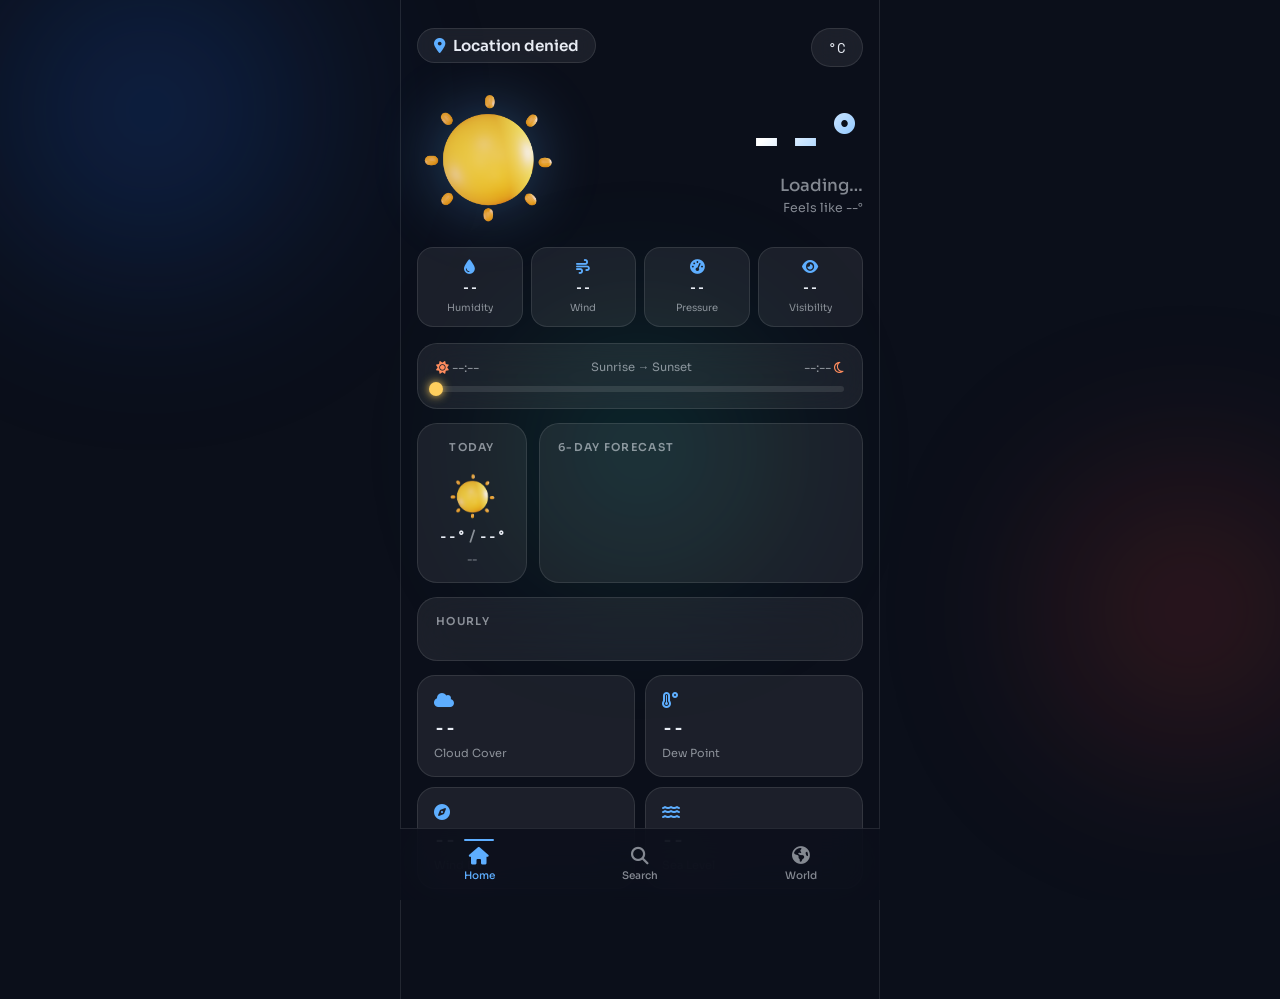
==== Weather/index.html @ 388e6581 "Add files via upload" ====
<!DOCTYPE html>
<html lang="en">
<head>
  <meta charset="UTF-8" />
  <meta name="viewport" content="width=device-width, initial-scale=1.0" />
  <link rel="icon" type="image/png" href="img/icon.png" />
  <link rel="stylesheet" href="https://cdnjs.cloudflare.com/ajax/libs/font-awesome/6.4.0/css/all.min.css" />
  <link href="https://fonts.googleapis.com/css2?family=Sora:wght@300;400;500;600;700&family=Space+Mono:wght@400;700&display=swap" rel="stylesheet" />
  <link rel="stylesheet" href="css/style.css" />
  <title>Nimbus Weather</title>
</head>
<body>
  <div class="bg-orbs">
    <div class="orb orb-1"></div>
    <div class="orb orb-2"></div>
    <div class="orb orb-3"></div>
  </div>

  <div id="app">
    <!-- Header -->
    <header class="app-header">
      <div class="header-left">
        <div class="location-pill">
          <i class="fa-solid fa-location-dot pulse-icon"></i>
          <span id="city-name">Detecting…</span>
        </div>
        <div id="last-updated" class="last-updated"></div>
      </div>
      <div class="header-right">
        <button class="unit-toggle" id="unit-toggle" title="Toggle °C / °F">
          <span id="unit-label">°C</span>
        </button>
      </div>
    </header>

    <!-- Hero -->
    <section class="hero-section">
      <div class="hero-icon-wrap">
        <div class="icon-glow" id="icon-glow"></div>
        <img class="hero-icon float-anim" id="hero-icon" src="img/sun.png" alt="weather" />
      </div>
      <div class="hero-temp-block">
        <div class="hero-temp" id="hero-temp">--°</div>
        <div class="hero-desc" id="hero-desc">Loading…</div>
        <div class="hero-feels" id="hero-feels">Feels like --°</div>
      </div>
    </section>

    <!-- Stat Pills Row -->
    <div class="stat-pills">
      <div class="pill">
        <i class="fa-solid fa-droplet"></i>
        <span id="stat-humidity">--</span>
        <small>Humidity</small>
      </div>
      <div class="pill">
        <i class="fa-solid fa-wind"></i>
        <span id="stat-wind">--</span>
        <small>Wind</small>
      </div>
      <div class="pill">
        <i class="fa-solid fa-gauge-high"></i>
        <span id="stat-pressure">--</span>
        <small>Pressure</small>
      </div>
      <div class="pill">
        <i class="fa-solid fa-eye"></i>
        <span id="stat-visibility">--</span>
        <small>Visibility</small>
      </div>
    </div>

    <!-- Sun Arc Card -->
    <div class="glass-card sun-card">
      <div class="sun-arc-label">
        <div><i class="fa-solid fa-sun"></i> <span id="sunrise-time">--:--</span></div>
        <div class="arc-center-label" id="sun-arc-time">Sunrise → Sunset</div>
        <div><span id="sunset-time">--:--</span> <i class="fa-regular fa-moon"></i></div>
      </div>
      <div class="sun-arc-track">
        <div class="sun-arc-bar" id="sun-arc-bar"></div>
        <div class="sun-dot" id="sun-dot"></div>
      </div>
    </div>

    <!-- Today + Forecast -->
    <div class="cards-row">
      <div class="glass-card today-card">
        <div class="card-title">TODAY</div>
        <img class="forecast-img" id="today-icon" src="img/sun.png" alt="" />
        <div class="today-temps">
          <span id="today-min">--°</span>
          <span class="sep">/</span>
          <span id="today-max">--°</span>
        </div>
        <div class="today-label" id="today-label">--</div>
      </div>

      <div class="glass-card forecast-card">
        <div class="card-title">6-DAY FORECAST</div>
        <div class="forecast-scroll" id="forecast-box"></div>
      </div>
    </div>

    <!-- Hourly -->
    <div class="glass-card hourly-card">
      <div class="card-title">HOURLY</div>
      <div class="hourly-scroll" id="hourly-box"></div>
    </div>

    <!-- Extra details -->
    <div class="details-grid">
      <div class="detail-tile">
        <i class="fa-solid fa-cloud"></i>
        <div class="detail-val" id="detail-cloud">--</div>
        <div class="detail-lbl">Cloud Cover</div>
      </div>
      <div class="detail-tile">
        <i class="fa-solid fa-temperature-high"></i>
        <div class="detail-val" id="detail-dew">--</div>
        <div class="detail-lbl">Dew Point</div>
      </div>
      <div class="detail-tile">
        <i class="fa-solid fa-compass"></i>
        <div class="detail-val" id="detail-winddir">--</div>
        <div class="detail-lbl">Wind Dir</div>
      </div>
      <div class="detail-tile">
        <i class="fa-solid fa-water"></i>
        <div class="detail-val" id="detail-sea">--</div>
        <div class="detail-lbl">Sea Level</div>
      </div>
    </div>

    <!-- Bottom nav -->
    <nav class="bottom-nav">
      <a href="index.html" class="nav-item active">
        <i class="fa-solid fa-house"></i>
        <span>Home</span>
      </a>
      <a href="search.html" class="nav-item">
        <i class="fa-solid fa-magnifying-glass"></i>
        <span>Search</span>
      </a>
      <a href="world.html" class="nav-item">
        <i class="fa-solid fa-earth-americas"></i>
        <span>World</span>
      </a>
    </nav>
  </div>

  <!-- Loading overlay -->
  <div id="loading-overlay" class="loading-overlay">
    <div class="loader-ring"></div>
    <p>Fetching your sky…</p>
  </div>

  <script src="js/main.js"></script>
</body>
</html>
---- Weather/css/style.css ----
@import url("https://fonts.googleapis.com/css2?family=Sora:wght@300;400;500;600;700&family=Space+Mono:wght@400;700&display=swap");

*, *::before, *::after {
  margin: 0; padding: 0; box-sizing: border-box;
  list-style: none; text-decoration: none;
}

:root {
  --bg:         #0b0f1a;
  --surface:    rgba(255,255,255,0.07);
  --surface-hover: rgba(255,255,255,0.12);
  --border:     rgba(255,255,255,0.1);
  --text:       #e8ecf4;
  --text-muted: rgba(232,236,244,0.55);
  --accent:     #5eaeff;
  --accent2:    #ff8c5e;
  --nav-h:      72px;
  --radius:     20px;
  --font:       'Sora', sans-serif;
  --mono:       'Space Mono', monospace;
}

html { font-size: 16px; }

body {
  font-family: var(--font);
  background: var(--bg);
  color: var(--text);
  min-height: 100vh;
  overflow-x: hidden;
}

/* ─── Animated background orbs ─────────────────── */
.bg-orbs {
  position: fixed; inset: 0; z-index: 0;
  pointer-events: none; overflow: hidden;
}
.orb {
  position: absolute; border-radius: 50%;
  filter: blur(90px); opacity: 0.35;
}
.orb-1 {
  width: 460px; height: 460px;
  background: radial-gradient(circle, #1a5fd4, transparent 70%);
  top: -120px; left: -80px;
  animation: orbFloat1 14s ease-in-out infinite;
}
.orb-2 {
  width: 380px; height: 380px;
  background: radial-gradient(circle, #c0392b, transparent 70%);
  bottom: 100px; right: -100px;
  animation: orbFloat2 18s ease-in-out infinite;
}
.orb-3 {
  width: 300px; height: 300px;
  background: radial-gradient(circle, #1abc9c, transparent 70%);
  top: 50%; left: 50%;
  transform: translate(-50%,-50%);
  animation: orbFloat3 22s ease-in-out infinite;
}
@keyframes orbFloat1 {
  0%,100% { transform: translate(0,0); }
  33%      { transform: translate(60px,40px); }
  66%      { transform: translate(-30px,70px); }
}
@keyframes orbFloat2 {
  0%,100% { transform: translate(0,0); }
  50%     { transform: translate(-80px,-60px); }
}
@keyframes orbFloat3 {
  0%,100% { transform: translate(-50%,-50%); }
  25%     { transform: translate(-40%,-60%); }
  75%     { transform: translate(-60%,-40%); }
}

/* ─── App Shell ─────────────────────────────────── */
#app {
  position: relative; z-index: 1;
  max-width: 480px;
  margin: 0 auto;
  padding: 0 16px calc(var(--nav-h) + 24px);
  min-height: 100vh;
}

/* ─── Loading Overlay ───────────────────────────── */
.loading-overlay {
  position: fixed; inset: 0; z-index: 999;
  background: rgba(11,15,26,0.92);
  display: flex; flex-direction: column;
  justify-content: center; align-items: center;
  gap: 18px; transition: opacity 0.6s ease;
}
.loading-overlay.hidden { opacity: 0; pointer-events: none; }
.loader-ring {
  width: 52px; height: 52px;
  border: 3px solid rgba(255,255,255,0.1);
  border-top-color: var(--accent);
  border-radius: 50%;
  animation: spin 0.9s linear infinite;
}
@keyframes spin { to { transform: rotate(360deg); } }
.loading-overlay p { color: var(--text-muted); font-size: 0.85rem; letter-spacing: 0.05em; }

/* ─── Header ────────────────────────────────────── */
.app-header {
  display: flex; justify-content: space-between; align-items: flex-start;
  padding: 28px 0 12px;
}
.header-left { display: flex; flex-direction: column; gap: 4px; }
.location-pill {
  display: inline-flex; align-items: center; gap: 8px;
  background: var(--surface); border: 1px solid var(--border);
  border-radius: 50px; padding: 7px 16px;
  font-weight: 600; font-size: 0.95rem;
  backdrop-filter: blur(12px);
  transition: background 0.3s;
}
.location-pill:hover { background: var(--surface-hover); }
.pulse-icon {
  color: var(--accent);
  animation: iconPulse 2.4s ease-in-out infinite;
}
@keyframes iconPulse {
  0%,100% { transform: scale(1); opacity:1; }
  50%      { transform: scale(1.25); opacity:0.7; }
}
.last-updated { font-size: 0.72rem; color: var(--text-muted); padding-left: 6px; }

.unit-toggle {
  background: var(--surface); border: 1px solid var(--border);
  color: var(--text); border-radius: 50px; padding: 8px 16px;
  font-family: var(--mono); font-size: 0.9rem; cursor: pointer;
  transition: all 0.25s; backdrop-filter: blur(12px);
}
.unit-toggle:hover { background: var(--surface-hover); color: var(--accent); }

/* ─── Hero ──────────────────────────────────────── */
.hero-section {
  display: flex; align-items: center; justify-content: space-between;
  padding: 10px 0 18px;
  animation: fadeInUp 0.7s ease both;
  animation-delay: 0.1s;
}
@keyframes fadeInUp {
  from { opacity: 0; transform: translateY(22px); }
  to   { opacity: 1; transform: translateY(0); }
}

.hero-icon-wrap { position: relative; width: 140px; height: 140px; flex-shrink: 0; }
.icon-glow {
  position: absolute; inset: 0; border-radius: 50%;
  filter: blur(30px); opacity: 0.5;
  background: radial-gradient(circle, var(--accent) 0%, transparent 70%);
  transition: background 0.8s ease;
}
.hero-icon {
  width: 140px; height: 140px; object-fit: contain;
  position: relative; z-index: 1;
}
.float-anim { animation: floatY 4s ease-in-out infinite; }
@keyframes floatY {
  0%,100% { transform: translateY(0); }
  50%      { transform: translateY(-10px); }
}

.hero-temp-block { text-align: right; }
.hero-temp {
  font-family: var(--mono); font-size: 4.2rem; font-weight: 700;
  line-height: 1; letter-spacing: -2px;
  background: linear-gradient(135deg, #fff 30%, var(--accent));
  -webkit-background-clip: text; -webkit-text-fill-color: transparent;
  background-clip: text;
}
.hero-desc {
  font-size: 1.05rem; font-weight: 500;
  color: var(--text-muted); margin-top: 6px; text-transform: capitalize;
}
.hero-feels { font-size: 0.78rem; color: var(--text-muted); margin-top: 4px; }

/* ─── Stat Pills ────────────────────────────────── */
.stat-pills {
  display: grid; grid-template-columns: repeat(4, 1fr);
  gap: 8px; margin-bottom: 16px;
  animation: fadeInUp 0.7s ease both; animation-delay: 0.2s;
}
.pill {
  background: var(--surface); border: 1px solid var(--border);
  border-radius: 16px; padding: 12px 8px;
  display: flex; flex-direction: column; align-items: center; gap: 4px;
  backdrop-filter: blur(14px); transition: all 0.25s;
}
.pill:hover { background: var(--surface-hover); transform: translateY(-3px); }
.pill i { font-size: 0.9rem; color: var(--accent); }
.pill span { font-family: var(--mono); font-size: 0.8rem; font-weight: 700; }
.pill small { font-size: 0.62rem; color: var(--text-muted); text-align: center; }

/* ─── Glass Card base ───────────────────────────── */
.glass-card {
  background: var(--surface); border: 1px solid var(--border);
  border-radius: var(--radius); padding: 16px 18px;
  backdrop-filter: blur(20px); margin-bottom: 14px;
  animation: fadeInUp 0.7s ease both;
}
.card-title {
  font-size: 0.68rem; font-weight: 600; letter-spacing: 0.12em;
  color: var(--text-muted); margin-bottom: 12px; text-transform: uppercase;
}

/* ─── Sun Card ──────────────────────────────────── */
.sun-card { animation-delay: 0.3s; }
.sun-arc-label {
  display: flex; justify-content: space-between;
  font-size: 0.8rem; color: var(--text-muted); margin-bottom: 10px;
}
.sun-arc-label .arc-center-label { font-size: 0.72rem; color: var(--text-muted); }
.sun-arc-label i { color: var(--accent2); }
.sun-arc-track {
  position: relative; height: 6px; background: rgba(255,255,255,0.1);
  border-radius: 99px; overflow: visible;
}
.sun-arc-bar {
  height: 100%; border-radius: 99px; width: 0%;
  background: linear-gradient(90deg, var(--accent2), #ffcf5e);
  transition: width 1.2s cubic-bezier(0.4,0,0.2,1);
}
.sun-dot {
  position: absolute; top: 50%; transform: translate(-50%,-50%);
  width: 14px; height: 14px; border-radius: 50%;
  background: #ffcf5e; box-shadow: 0 0 10px #ffcf5e;
  left: 0%; transition: left 1.2s cubic-bezier(0.4,0,0.2,1);
}

/* ─── Cards Row (Today + Forecast) ─────────────── */
.cards-row {
  display: grid; grid-template-columns: 110px 1fr;
  gap: 12px; margin-bottom: 14px;
  animation: fadeInUp 0.7s ease both; animation-delay: 0.4s;
}
.today-card {
  display: flex; flex-direction: column; align-items: center;
  gap: 6px; text-align: center; margin-bottom: 0;
}
.forecast-img { width: 48px; height: 48px; object-fit: contain; }
.today-temps {
  font-family: var(--mono); font-size: 0.85rem; font-weight: 700;
  display: flex; gap: 2px;
}
.today-temps .sep { color: var(--text-muted); }
.today-label { font-size: 0.68rem; color: var(--text-muted); text-transform: capitalize; }

.forecast-card { margin-bottom: 0; }
.forecast-scroll {
  display: flex; gap: 8px; overflow-x: auto; padding-bottom: 4px;
  scrollbar-width: none;
}
.forecast-scroll::-webkit-scrollbar { display: none; }
.fc-item {
  flex-shrink: 0;
  background: rgba(255,255,255,0.05); border: 1px solid var(--border);
  border-radius: 14px; padding: 10px 8px;
  display: flex; flex-direction: column; align-items: center; gap: 4px;
  min-width: 64px; transition: all 0.25s; cursor: default;
}
.fc-item:hover { background: var(--surface-hover); transform: translateY(-3px); }
.fc-item .fc-day { font-size: 0.68rem; font-weight: 600; color: var(--text-muted); }
.fc-item img { width: 28px; height: 28px; object-fit: contain; }
.fc-item .fc-temp { font-family: var(--mono); font-size: 0.75rem; }
.fc-item .fc-desc { font-size: 0.6rem; color: var(--text-muted); text-align: center; text-transform: capitalize; }

/* ─── Hourly Card ───────────────────────────────── */
.hourly-card { animation-delay: 0.5s; }
.hourly-scroll {
  display: flex; gap: 10px; overflow-x: auto; padding-bottom: 4px;
  scrollbar-width: none;
}
.hourly-scroll::-webkit-scrollbar { display: none; }
.hr-item {
  flex-shrink: 0;
  display: flex; flex-direction: column; align-items: center; gap: 5px;
  background: rgba(255,255,255,0.05); border: 1px solid var(--border);
  border-radius: 14px; padding: 10px 10px;
  min-width: 56px; transition: all 0.25s;
}
.hr-item:hover { background: var(--surface-hover); transform: translateY(-3px); }
.hr-item .hr-time { font-size: 0.63rem; color: var(--text-muted); }
.hr-item img { width: 26px; height: 26px; object-fit: contain; }
.hr-item .hr-temp { font-family: var(--mono); font-size: 0.75rem; font-weight: 700; }
.hr-item .hr-pop { font-size: 0.58rem; color: #5eaeff; }

/* ─── Details Grid ──────────────────────────────── */
.details-grid {
  display: grid; grid-template-columns: 1fr 1fr;
  gap: 10px; margin-bottom: 14px;
  animation: fadeInUp 0.7s ease both; animation-delay: 0.6s;
}
.detail-tile {
  background: var(--surface); border: 1px solid var(--border);
  border-radius: 18px; padding: 16px;
  display: flex; flex-direction: column; gap: 6px;
  backdrop-filter: blur(14px); transition: all 0.25s;
}
.detail-tile:hover { background: var(--surface-hover); transform: translateY(-2px); }
.detail-tile i { font-size: 1rem; color: var(--accent); }
.detail-val { font-family: var(--mono); font-size: 1.1rem; font-weight: 700; }
.detail-lbl { font-size: 0.7rem; color: var(--text-muted); }

/* ─── Bottom Nav ────────────────────────────────── */
.bottom-nav {
  position: fixed; bottom: 0; left: 50%; transform: translateX(-50%);
  width: 100%; max-width: 480px;
  display: flex; justify-content: space-around; align-items: center;
  height: var(--nav-h);
  background: rgba(11,15,26,0.85);
  border-top: 1px solid var(--border);
  backdrop-filter: blur(24px);
  z-index: 100;
}
.nav-item {
  display: flex; flex-direction: column; align-items: center;
  gap: 4px; color: var(--text-muted); font-size: 0.65rem;
  font-weight: 500; padding: 8px 24px; border-radius: 14px;
  transition: all 0.25s; position: relative;
}
.nav-item i { font-size: 1.1rem; transition: all 0.25s; }
.nav-item.active { color: var(--accent); }
.nav-item.active::before {
  content: ''; position: absolute; top: 0; left: 50%;
  transform: translateX(-50%);
  width: 30px; height: 2px; border-radius: 99px;
  background: var(--accent);
}
.nav-item:hover { color: var(--text); }

/* ─── Responsive ────────────────────────────────── */
@media (min-width: 520px) {
  #app { border-left: 1px solid var(--border); border-right: 1px solid var(--border); }
}
@media (max-width: 360px) {
  .stat-pills { grid-template-columns: repeat(2, 1fr); }
  .hero-temp { font-size: 3.4rem; }
}
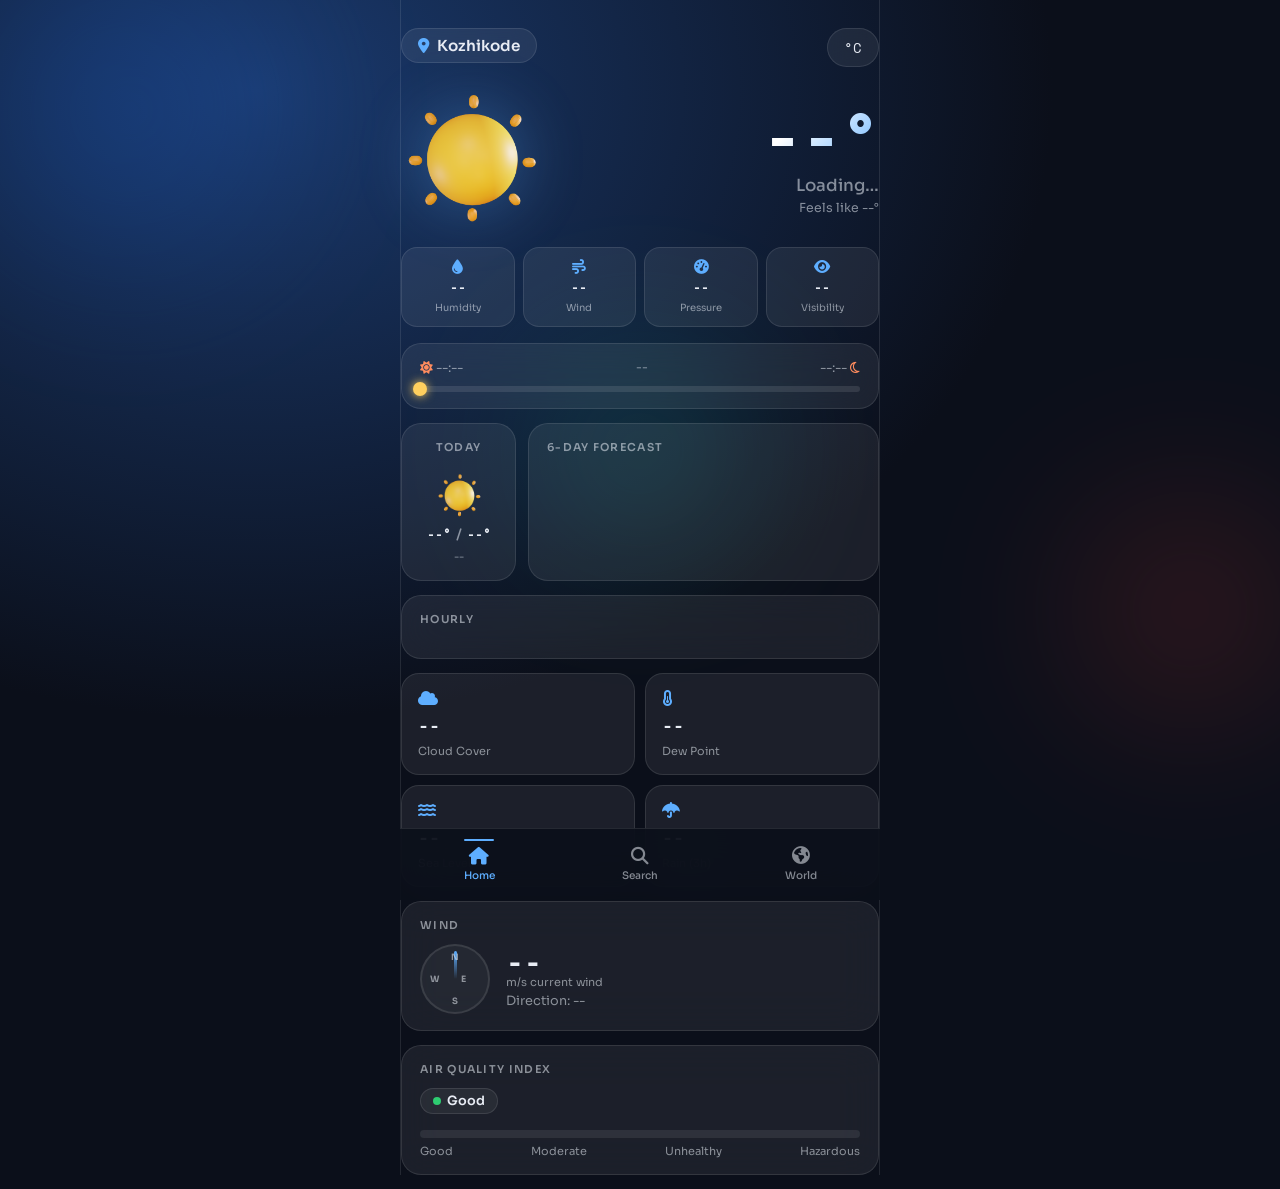
==== commit 89cb11f4: "Refactor Weather index.html for better structure Reorganized HTML structure and added skeleton scree" ====
--- a/Weather/index.html
+++ b/Weather/index.html
@@ -1,160 +1,198 @@
 <!DOCTYPE html>
 <html lang="en">
 <head>
-  <meta charset="UTF-8" />
-  <meta name="viewport" content="width=device-width, initial-scale=1.0" />
-  <link rel="icon" type="image/png" href="img/icon.png" />
-  <link rel="stylesheet" href="https://cdnjs.cloudflare.com/ajax/libs/font-awesome/6.4.0/css/all.min.css" />
-  <link href="https://fonts.googleapis.com/css2?family=Sora:wght@300;400;500;600;700&family=Space+Mono:wght@400;700&display=swap" rel="stylesheet" />
-  <link rel="stylesheet" href="css/style.css" />
+  <meta charset="UTF-8"/>
+  <meta name="viewport" content="width=device-width,initial-scale=1.0"/>
+  <link rel="icon" type="image/png" href="img/icon.png"/>
+  <link rel="stylesheet" href="https://cdnjs.cloudflare.com/ajax/libs/font-awesome/6.4.0/css/all.min.css"/>
+  <link href="https://fonts.googleapis.com/css2?family=Sora:wght@300;400;500;600;700&family=Space+Mono:wght@400;700&display=swap" rel="stylesheet"/>
+  <link rel="stylesheet" href="css/style.css"/>
   <title>Nimbus Weather</title>
 </head>
 <body>
+
+<!-- ═══ WEATHER BACKGROUND ═══ -->
+<div id="weather-bg">
   <div class="bg-orbs">
     <div class="orb orb-1"></div>
     <div class="orb orb-2"></div>
     <div class="orb orb-3"></div>
   </div>
+  <div class="rain-wrap" id="rain-wrap"></div>
+  <div class="snow-wrap" id="snow-wrap"></div>
+  <div class="cloud-drift" id="cloud-drift"></div>
+  <div class="sun-rays" id="sun-rays"></div>
+  <div class="lightning-flash"></div>
+</div>
 
-  <div id="app">
-    <!-- Header -->
-    <header class="app-header">
-      <div class="header-left">
-        <div class="location-pill">
-          <i class="fa-solid fa-location-dot pulse-icon"></i>
-          <span id="city-name">Detecting…</span>
-        </div>
-        <div id="last-updated" class="last-updated"></div>
-      </div>
-      <div class="header-right">
-        <button class="unit-toggle" id="unit-toggle" title="Toggle °C / °F">
-          <span id="unit-label">°C</span>
-        </button>
-      </div>
-    </header>
-
-    <!-- Hero -->
-    <section class="hero-section">
-      <div class="hero-icon-wrap">
-        <div class="icon-glow" id="icon-glow"></div>
-        <img class="hero-icon float-anim" id="hero-icon" src="img/sun.png" alt="weather" />
-      </div>
-      <div class="hero-temp-block">
-        <div class="hero-temp" id="hero-temp">--°</div>
-        <div class="hero-desc" id="hero-desc">Loading…</div>
-        <div class="hero-feels" id="hero-feels">Feels like --°</div>
-      </div>
-    </section>
-
-    <!-- Stat Pills Row -->
-    <div class="stat-pills">
-      <div class="pill">
-        <i class="fa-solid fa-droplet"></i>
-        <span id="stat-humidity">--</span>
-        <small>Humidity</small>
-      </div>
-      <div class="pill">
-        <i class="fa-solid fa-wind"></i>
-        <span id="stat-wind">--</span>
-        <small>Wind</small>
-      </div>
-      <div class="pill">
-        <i class="fa-solid fa-gauge-high"></i>
-        <span id="stat-pressure">--</span>
-        <small>Pressure</small>
-      </div>
-      <div class="pill">
-        <i class="fa-solid fa-eye"></i>
-        <span id="stat-visibility">--</span>
-        <small>Visibility</small>
+<!-- ═══ SKELETON ═══ -->
+<div id="skeleton-screen">
+  <div class="sk-header">
+    <div class="sk sk-pill"></div>
+    <div class="sk sk-btn"></div>
+  </div>
+  <div class="sk-hero">
+    <div class="sk sk-icon"></div>
+    <div class="sk-temp-block">
+      <div class="sk sk-temp"></div>
+      <div class="sk sk-desc"></div>
+      <div class="sk sk-feels"></div>
+    </div>
+  </div>
+  <div class="sk-pills">
+    <div class="sk sk-pill-item"></div>
+    <div class="sk sk-pill-item"></div>
+    <div class="sk sk-pill-item"></div>
+    <div class="sk sk-pill-item"></div>
+  </div>
+  <div class="sk sk-card" style="height:72px;"></div>
+  <div class="sk-cards-row">
+    <div class="sk sk-today"></div>
+    <div class="sk sk-forecast">
+      <div class="sk sk-card-title"></div>
+      <div class="sk-fc-row">
+        <div class="sk sk-fc-item"></div>
+        <div class="sk sk-fc-item"></div>
+        <div class="sk sk-fc-item"></div>
+        <div class="sk sk-fc-item"></div>
       </div>
     </div>
+  </div>
+  <div class="sk sk-hourly">
+    <div class="sk sk-card-title"></div>
+    <div class="sk-hr-row">
+      <div class="sk sk-hr-item"></div><div class="sk sk-hr-item"></div>
+      <div class="sk sk-hr-item"></div><div class="sk sk-hr-item"></div>
+      <div class="sk sk-hr-item"></div>
+    </div>
+  </div>
+  <div class="sk-details">
+    <div class="sk sk-detail-item"></div><div class="sk sk-detail-item"></div>
+    <div class="sk sk-detail-item"></div><div class="sk sk-detail-item"></div>
+  </div>
+  <div class="sk sk-extra">
+    <div class="sk sk-card-title"></div>
+    <div class="sk-extra-row">
+      <div class="sk sk-extra-item"></div>
+      <div class="sk sk-extra-item"></div>
+      <div class="sk sk-extra-item"></div>
+    </div>
+  </div>
+</div>
 
-    <!-- Sun Arc Card -->
-    <div class="glass-card sun-card">
-      <div class="sun-arc-label">
-        <div><i class="fa-solid fa-sun"></i> <span id="sunrise-time">--:--</span></div>
-        <div class="arc-center-label" id="sun-arc-time">Sunrise → Sunset</div>
-        <div><span id="sunset-time">--:--</span> <i class="fa-regular fa-moon"></i></div>
+<!-- ═══ APP ═══ -->
+<div id="app">
+
+  <header class="app-header">
+    <div class="header-left">
+      <div class="location-pill">
+        <i class="fa-solid fa-location-dot pulse-icon"></i>
+        <span id="city-name">Detecting…</span>
       </div>
-      <div class="sun-arc-track">
-        <div class="sun-arc-bar" id="sun-arc-bar"></div>
-        <div class="sun-dot" id="sun-dot"></div>
+      <div id="last-updated" class="last-updated"></div>
+    </div>
+    <button class="unit-toggle" id="unit-toggle"><span id="unit-label">°C</span></button>
+  </header>
+
+  <section class="hero-section">
+    <div class="hero-icon-wrap">
+      <div class="icon-glow" id="icon-glow"></div>
+      <img class="hero-icon float-anim" id="hero-icon" src="img/sun.png" alt="weather"/>
+    </div>
+    <div class="hero-temp-block">
+      <div class="hero-temp" id="hero-temp">--°</div>
+      <div class="hero-desc" id="hero-desc">Loading…</div>
+      <div class="hero-feels" id="hero-feels">Feels like --°</div>
+    </div>
+  </section>
+
+  <div class="stat-pills">
+    <div class="pill"><i class="fa-solid fa-droplet"></i><span id="stat-humidity">--</span><small>Humidity</small></div>
+    <div class="pill"><i class="fa-solid fa-wind"></i><span id="stat-wind">--</span><small>Wind</small></div>
+    <div class="pill"><i class="fa-solid fa-gauge-high"></i><span id="stat-pressure">--</span><small>Pressure</small></div>
+    <div class="pill"><i class="fa-solid fa-eye"></i><span id="stat-visibility">--</span><small>Visibility</small></div>
+  </div>
+
+  <!-- Sun Arc -->
+  <div class="glass-card sun-card">
+    <div class="sun-arc-label">
+      <div><i class="fa-solid fa-sun"></i> <span id="sunrise-time">--:--</span></div>
+      <div class="arc-center-label" id="sun-arc-time">--</div>
+      <div><span id="sunset-time">--:--</span> <i class="fa-regular fa-moon"></i></div>
+    </div>
+    <div class="sun-arc-track">
+      <div class="sun-arc-bar" id="sun-arc-bar"></div>
+      <div class="sun-dot" id="sun-dot"></div>
+    </div>
+  </div>
+
+  <!-- Today + 6-day -->
+  <div class="cards-row">
+    <div class="glass-card today-card">
+      <div class="card-title">TODAY</div>
+      <img class="forecast-img" id="today-icon" src="img/sun.png" alt=""/>
+      <div class="today-temps">
+        <span id="today-min">--°</span><span class="sep">/</span><span id="today-max">--°</span>
+      </div>
+      <div class="today-label" id="today-label">--</div>
+    </div>
+    <div class="glass-card forecast-card">
+      <div class="card-title">6-DAY FORECAST</div>
+      <div class="forecast-scroll" id="forecast-box"></div>
+    </div>
+  </div>
+
+  <!-- Hourly -->
+  <div class="glass-card hourly-card">
+    <div class="card-title">HOURLY</div>
+    <div class="hourly-scroll" id="hourly-box"></div>
+  </div>
+
+  <!-- Details Grid -->
+  <div class="details-grid">
+    <div class="detail-tile"><i class="fa-solid fa-cloud"></i><div class="detail-val" id="detail-cloud">--</div><div class="detail-lbl">Cloud Cover</div></div>
+    <div class="detail-tile"><i class="fa-solid fa-temperature-half"></i><div class="detail-val" id="detail-dew">--</div><div class="detail-lbl">Dew Point</div></div>
+    <div class="detail-tile"><i class="fa-solid fa-water"></i><div class="detail-val" id="detail-sea">--</div><div class="detail-lbl">Sea Level</div></div>
+    <div class="detail-tile"><i class="fa-solid fa-umbrella"></i><div class="detail-val" id="detail-rain">--</div><div class="detail-lbl">Rain (3h)</div></div>
+  </div>
+
+  <!-- Wind Compass Card -->
+  <div class="glass-card wind-card">
+    <div class="card-title">WIND</div>
+    <div class="wind-compass-row">
+      <div class="compass">
+        <div class="compass-needle" id="compass-needle"></div>
+        <div class="compass-dirs">
+          <span class="dir-n">N</span><span class="dir-s">S</span>
+          <span class="dir-e">E</span><span class="dir-w">W</span>
+        </div>
+      </div>
+      <div class="wind-info">
+        <div class="wind-speed-big" id="wind-speed-big">--</div>
+        <div class="wind-unit-small">m/s current wind</div>
+        <div class="wind-dir-text" id="wind-dir-text">Direction: --</div>
+        <div class="wind-gust" id="wind-gust"></div>
       </div>
     </div>
-
-    <!-- Today + Forecast -->
-    <div class="cards-row">
-      <div class="glass-card today-card">
-        <div class="card-title">TODAY</div>
-        <img class="forecast-img" id="today-icon" src="img/sun.png" alt="" />
-        <div class="today-temps">
-          <span id="today-min">--°</span>
-          <span class="sep">/</span>
-          <span id="today-max">--°</span>
-        </div>
-        <div class="today-label" id="today-label">--</div>
-      </div>
-
-      <div class="glass-card forecast-card">
-        <div class="card-title">6-DAY FORECAST</div>
-        <div class="forecast-scroll" id="forecast-box"></div>
-      </div>
-    </div>
-
-    <!-- Hourly -->
-    <div class="glass-card hourly-card">
-      <div class="card-title">HOURLY</div>
-      <div class="hourly-scroll" id="hourly-box"></div>
-    </div>
-
-    <!-- Extra details -->
-    <div class="details-grid">
-      <div class="detail-tile">
-        <i class="fa-solid fa-cloud"></i>
-        <div class="detail-val" id="detail-cloud">--</div>
-        <div class="detail-lbl">Cloud Cover</div>
-      </div>
-      <div class="detail-tile">
-        <i class="fa-solid fa-temperature-high"></i>
-        <div class="detail-val" id="detail-dew">--</div>
-        <div class="detail-lbl">Dew Point</div>
-      </div>
-      <div class="detail-tile">
-        <i class="fa-solid fa-compass"></i>
-        <div class="detail-val" id="detail-winddir">--</div>
-        <div class="detail-lbl">Wind Dir</div>
-      </div>
-      <div class="detail-tile">
-        <i class="fa-solid fa-water"></i>
-        <div class="detail-val" id="detail-sea">--</div>
-        <div class="detail-lbl">Sea Level</div>
-      </div>
-    </div>
-
-    <!-- Bottom nav -->
-    <nav class="bottom-nav">
-      <a href="index.html" class="nav-item active">
-        <i class="fa-solid fa-house"></i>
-        <span>Home</span>
-      </a>
-      <a href="search.html" class="nav-item">
-        <i class="fa-solid fa-magnifying-glass"></i>
-        <span>Search</span>
-      </a>
-      <a href="world.html" class="nav-item">
-        <i class="fa-solid fa-earth-americas"></i>
-        <span>World</span>
-      </a>
-    </nav>
   </div>
 
-  <!-- Loading overlay -->
-  <div id="loading-overlay" class="loading-overlay">
-    <div class="loader-ring"></div>
-    <p>Fetching your sky…</p>
+  <!-- Air Quality placeholder card -->
+  <div class="glass-card aqi-card">
+    <div class="card-title">AIR QUALITY INDEX</div>
+    <div class="aqi-badge"><div class="aqi-dot" id="aqi-dot" style="background:#2ecc71"></div><span id="aqi-label">Good</span></div>
+    <div class="aqi-bar-wrap"><div class="aqi-bar" id="aqi-bar" style="background:#2ecc71;width:0%"></div></div>
+    <div class="aqi-label-row"><span>Good</span><span>Moderate</span><span>Unhealthy</span><span>Hazardous</span></div>
   </div>
 
-  <script src="js/main.js"></script>
+</div><!-- #app -->
+
+<!-- Skeleton Nav -->
+<nav class="bottom-nav">
+  <a href="index.html" class="nav-item active"><i class="fa-solid fa-house"></i><span>Home</span></a>
+  <a href="search.html" class="nav-item"><i class="fa-solid fa-magnifying-glass"></i><span>Search</span></a>
+  <a href="world.html" class="nav-item"><i class="fa-solid fa-earth-americas"></i><span>World</span></a>
+</nav>
+
+<script src="js/main.js"></script>
 </body>
 </html>
--- a/Weather/css/style.css
+++ b/Weather/css/style.css
@@ -1,341 +1,353 @@
 @import url("https://fonts.googleapis.com/css2?family=Sora:wght@300;400;500;600;700&family=Space+Mono:wght@400;700&display=swap");
 
-*, *::before, *::after {
-  margin: 0; padding: 0; box-sizing: border-box;
-  list-style: none; text-decoration: none;
-}
-
-:root {
-  --bg:         #0b0f1a;
-  --surface:    rgba(255,255,255,0.07);
-  --surface-hover: rgba(255,255,255,0.12);
-  --border:     rgba(255,255,255,0.1);
-  --text:       #e8ecf4;
-  --text-muted: rgba(232,236,244,0.55);
-  --accent:     #5eaeff;
-  --accent2:    #ff8c5e;
-  --nav-h:      72px;
-  --radius:     20px;
-  --font:       'Sora', sans-serif;
-  --mono:       'Space Mono', monospace;
-}
-
-html { font-size: 16px; }
-
-body {
-  font-family: var(--font);
-  background: var(--bg);
-  color: var(--text);
-  min-height: 100vh;
-  overflow-x: hidden;
-}
-
-/* ─── Animated background orbs ─────────────────── */
-.bg-orbs {
-  position: fixed; inset: 0; z-index: 0;
-  pointer-events: none; overflow: hidden;
-}
-.orb {
-  position: absolute; border-radius: 50%;
-  filter: blur(90px); opacity: 0.35;
-}
-.orb-1 {
-  width: 460px; height: 460px;
-  background: radial-gradient(circle, #1a5fd4, transparent 70%);
-  top: -120px; left: -80px;
-  animation: orbFloat1 14s ease-in-out infinite;
-}
-.orb-2 {
-  width: 380px; height: 380px;
-  background: radial-gradient(circle, #c0392b, transparent 70%);
-  bottom: 100px; right: -100px;
-  animation: orbFloat2 18s ease-in-out infinite;
-}
-.orb-3 {
-  width: 300px; height: 300px;
-  background: radial-gradient(circle, #1abc9c, transparent 70%);
-  top: 50%; left: 50%;
-  transform: translate(-50%,-50%);
-  animation: orbFloat3 22s ease-in-out infinite;
-}
-@keyframes orbFloat1 {
-  0%,100% { transform: translate(0,0); }
-  33%      { transform: translate(60px,40px); }
-  66%      { transform: translate(-30px,70px); }
-}
-@keyframes orbFloat2 {
-  0%,100% { transform: translate(0,0); }
-  50%     { transform: translate(-80px,-60px); }
-}
-@keyframes orbFloat3 {
-  0%,100% { transform: translate(-50%,-50%); }
-  25%     { transform: translate(-40%,-60%); }
-  75%     { transform: translate(-60%,-40%); }
-}
-
-/* ─── App Shell ─────────────────────────────────── */
-#app {
-  position: relative; z-index: 1;
-  max-width: 480px;
-  margin: 0 auto;
-  padding: 0 16px calc(var(--nav-h) + 24px);
-  min-height: 100vh;
-}
-
-/* ─── Loading Overlay ───────────────────────────── */
-.loading-overlay {
-  position: fixed; inset: 0; z-index: 999;
-  background: rgba(11,15,26,0.92);
-  display: flex; flex-direction: column;
-  justify-content: center; align-items: center;
-  gap: 18px; transition: opacity 0.6s ease;
-}
-.loading-overlay.hidden { opacity: 0; pointer-events: none; }
-.loader-ring {
-  width: 52px; height: 52px;
-  border: 3px solid rgba(255,255,255,0.1);
-  border-top-color: var(--accent);
-  border-radius: 50%;
-  animation: spin 0.9s linear infinite;
-}
-@keyframes spin { to { transform: rotate(360deg); } }
-.loading-overlay p { color: var(--text-muted); font-size: 0.85rem; letter-spacing: 0.05em; }
-
-/* ─── Header ────────────────────────────────────── */
-.app-header {
-  display: flex; justify-content: space-between; align-items: flex-start;
-  padding: 28px 0 12px;
-}
-.header-left { display: flex; flex-direction: column; gap: 4px; }
-.location-pill {
-  display: inline-flex; align-items: center; gap: 8px;
-  background: var(--surface); border: 1px solid var(--border);
-  border-radius: 50px; padding: 7px 16px;
-  font-weight: 600; font-size: 0.95rem;
-  backdrop-filter: blur(12px);
-  transition: background 0.3s;
-}
-.location-pill:hover { background: var(--surface-hover); }
-.pulse-icon {
-  color: var(--accent);
-  animation: iconPulse 2.4s ease-in-out infinite;
-}
-@keyframes iconPulse {
-  0%,100% { transform: scale(1); opacity:1; }
-  50%      { transform: scale(1.25); opacity:0.7; }
-}
-.last-updated { font-size: 0.72rem; color: var(--text-muted); padding-left: 6px; }
-
-.unit-toggle {
-  background: var(--surface); border: 1px solid var(--border);
-  color: var(--text); border-radius: 50px; padding: 8px 16px;
-  font-family: var(--mono); font-size: 0.9rem; cursor: pointer;
-  transition: all 0.25s; backdrop-filter: blur(12px);
-}
-.unit-toggle:hover { background: var(--surface-hover); color: var(--accent); }
-
-/* ─── Hero ──────────────────────────────────────── */
-.hero-section {
-  display: flex; align-items: center; justify-content: space-between;
-  padding: 10px 0 18px;
-  animation: fadeInUp 0.7s ease both;
-  animation-delay: 0.1s;
-}
-@keyframes fadeInUp {
-  from { opacity: 0; transform: translateY(22px); }
-  to   { opacity: 1; transform: translateY(0); }
-}
-
-.hero-icon-wrap { position: relative; width: 140px; height: 140px; flex-shrink: 0; }
-.icon-glow {
-  position: absolute; inset: 0; border-radius: 50%;
-  filter: blur(30px); opacity: 0.5;
-  background: radial-gradient(circle, var(--accent) 0%, transparent 70%);
-  transition: background 0.8s ease;
-}
-.hero-icon {
-  width: 140px; height: 140px; object-fit: contain;
-  position: relative; z-index: 1;
-}
-.float-anim { animation: floatY 4s ease-in-out infinite; }
-@keyframes floatY {
-  0%,100% { transform: translateY(0); }
-  50%      { transform: translateY(-10px); }
-}
-
-.hero-temp-block { text-align: right; }
-.hero-temp {
-  font-family: var(--mono); font-size: 4.2rem; font-weight: 700;
-  line-height: 1; letter-spacing: -2px;
-  background: linear-gradient(135deg, #fff 30%, var(--accent));
-  -webkit-background-clip: text; -webkit-text-fill-color: transparent;
-  background-clip: text;
-}
-.hero-desc {
-  font-size: 1.05rem; font-weight: 500;
-  color: var(--text-muted); margin-top: 6px; text-transform: capitalize;
-}
-.hero-feels { font-size: 0.78rem; color: var(--text-muted); margin-top: 4px; }
-
-/* ─── Stat Pills ────────────────────────────────── */
-.stat-pills {
-  display: grid; grid-template-columns: repeat(4, 1fr);
-  gap: 8px; margin-bottom: 16px;
-  animation: fadeInUp 0.7s ease both; animation-delay: 0.2s;
-}
-.pill {
-  background: var(--surface); border: 1px solid var(--border);
-  border-radius: 16px; padding: 12px 8px;
-  display: flex; flex-direction: column; align-items: center; gap: 4px;
-  backdrop-filter: blur(14px); transition: all 0.25s;
-}
-.pill:hover { background: var(--surface-hover); transform: translateY(-3px); }
-.pill i { font-size: 0.9rem; color: var(--accent); }
-.pill span { font-family: var(--mono); font-size: 0.8rem; font-weight: 700; }
-.pill small { font-size: 0.62rem; color: var(--text-muted); text-align: center; }
-
-/* ─── Glass Card base ───────────────────────────── */
-.glass-card {
-  background: var(--surface); border: 1px solid var(--border);
-  border-radius: var(--radius); padding: 16px 18px;
-  backdrop-filter: blur(20px); margin-bottom: 14px;
-  animation: fadeInUp 0.7s ease both;
-}
-.card-title {
-  font-size: 0.68rem; font-weight: 600; letter-spacing: 0.12em;
-  color: var(--text-muted); margin-bottom: 12px; text-transform: uppercase;
-}
-
-/* ─── Sun Card ──────────────────────────────────── */
-.sun-card { animation-delay: 0.3s; }
-.sun-arc-label {
-  display: flex; justify-content: space-between;
-  font-size: 0.8rem; color: var(--text-muted); margin-bottom: 10px;
-}
-.sun-arc-label .arc-center-label { font-size: 0.72rem; color: var(--text-muted); }
-.sun-arc-label i { color: var(--accent2); }
-.sun-arc-track {
-  position: relative; height: 6px; background: rgba(255,255,255,0.1);
-  border-radius: 99px; overflow: visible;
-}
-.sun-arc-bar {
-  height: 100%; border-radius: 99px; width: 0%;
-  background: linear-gradient(90deg, var(--accent2), #ffcf5e);
-  transition: width 1.2s cubic-bezier(0.4,0,0.2,1);
-}
-.sun-dot {
-  position: absolute; top: 50%; transform: translate(-50%,-50%);
-  width: 14px; height: 14px; border-radius: 50%;
-  background: #ffcf5e; box-shadow: 0 0 10px #ffcf5e;
-  left: 0%; transition: left 1.2s cubic-bezier(0.4,0,0.2,1);
-}
-
-/* ─── Cards Row (Today + Forecast) ─────────────── */
-.cards-row {
-  display: grid; grid-template-columns: 110px 1fr;
-  gap: 12px; margin-bottom: 14px;
-  animation: fadeInUp 0.7s ease both; animation-delay: 0.4s;
-}
-.today-card {
-  display: flex; flex-direction: column; align-items: center;
-  gap: 6px; text-align: center; margin-bottom: 0;
-}
-.forecast-img { width: 48px; height: 48px; object-fit: contain; }
-.today-temps {
-  font-family: var(--mono); font-size: 0.85rem; font-weight: 700;
-  display: flex; gap: 2px;
-}
-.today-temps .sep { color: var(--text-muted); }
-.today-label { font-size: 0.68rem; color: var(--text-muted); text-transform: capitalize; }
-
-.forecast-card { margin-bottom: 0; }
-.forecast-scroll {
-  display: flex; gap: 8px; overflow-x: auto; padding-bottom: 4px;
-  scrollbar-width: none;
-}
-.forecast-scroll::-webkit-scrollbar { display: none; }
-.fc-item {
-  flex-shrink: 0;
-  background: rgba(255,255,255,0.05); border: 1px solid var(--border);
-  border-radius: 14px; padding: 10px 8px;
-  display: flex; flex-direction: column; align-items: center; gap: 4px;
-  min-width: 64px; transition: all 0.25s; cursor: default;
-}
-.fc-item:hover { background: var(--surface-hover); transform: translateY(-3px); }
-.fc-item .fc-day { font-size: 0.68rem; font-weight: 600; color: var(--text-muted); }
-.fc-item img { width: 28px; height: 28px; object-fit: contain; }
-.fc-item .fc-temp { font-family: var(--mono); font-size: 0.75rem; }
-.fc-item .fc-desc { font-size: 0.6rem; color: var(--text-muted); text-align: center; text-transform: capitalize; }
-
-/* ─── Hourly Card ───────────────────────────────── */
-.hourly-card { animation-delay: 0.5s; }
-.hourly-scroll {
-  display: flex; gap: 10px; overflow-x: auto; padding-bottom: 4px;
-  scrollbar-width: none;
-}
-.hourly-scroll::-webkit-scrollbar { display: none; }
-.hr-item {
-  flex-shrink: 0;
-  display: flex; flex-direction: column; align-items: center; gap: 5px;
-  background: rgba(255,255,255,0.05); border: 1px solid var(--border);
-  border-radius: 14px; padding: 10px 10px;
-  min-width: 56px; transition: all 0.25s;
-}
-.hr-item:hover { background: var(--surface-hover); transform: translateY(-3px); }
-.hr-item .hr-time { font-size: 0.63rem; color: var(--text-muted); }
-.hr-item img { width: 26px; height: 26px; object-fit: contain; }
-.hr-item .hr-temp { font-family: var(--mono); font-size: 0.75rem; font-weight: 700; }
-.hr-item .hr-pop { font-size: 0.58rem; color: #5eaeff; }
-
-/* ─── Details Grid ──────────────────────────────── */
-.details-grid {
-  display: grid; grid-template-columns: 1fr 1fr;
-  gap: 10px; margin-bottom: 14px;
-  animation: fadeInUp 0.7s ease both; animation-delay: 0.6s;
-}
-.detail-tile {
-  background: var(--surface); border: 1px solid var(--border);
-  border-radius: 18px; padding: 16px;
-  display: flex; flex-direction: column; gap: 6px;
-  backdrop-filter: blur(14px); transition: all 0.25s;
-}
-.detail-tile:hover { background: var(--surface-hover); transform: translateY(-2px); }
-.detail-tile i { font-size: 1rem; color: var(--accent); }
-.detail-val { font-family: var(--mono); font-size: 1.1rem; font-weight: 700; }
-.detail-lbl { font-size: 0.7rem; color: var(--text-muted); }
-
-/* ─── Bottom Nav ────────────────────────────────── */
-.bottom-nav {
-  position: fixed; bottom: 0; left: 50%; transform: translateX(-50%);
-  width: 100%; max-width: 480px;
-  display: flex; justify-content: space-around; align-items: center;
-  height: var(--nav-h);
-  background: rgba(11,15,26,0.85);
-  border-top: 1px solid var(--border);
-  backdrop-filter: blur(24px);
-  z-index: 100;
-}
-.nav-item {
-  display: flex; flex-direction: column; align-items: center;
-  gap: 4px; color: var(--text-muted); font-size: 0.65rem;
-  font-weight: 500; padding: 8px 24px; border-radius: 14px;
-  transition: all 0.25s; position: relative;
-}
-.nav-item i { font-size: 1.1rem; transition: all 0.25s; }
-.nav-item.active { color: var(--accent); }
-.nav-item.active::before {
-  content: ''; position: absolute; top: 0; left: 50%;
-  transform: translateX(-50%);
-  width: 30px; height: 2px; border-radius: 99px;
-  background: var(--accent);
-}
-.nav-item:hover { color: var(--text); }
-
-/* ─── Responsive ────────────────────────────────── */
-@media (min-width: 520px) {
-  #app { border-left: 1px solid var(--border); border-right: 1px solid var(--border); }
-}
-@media (max-width: 360px) {
-  .stat-pills { grid-template-columns: repeat(2, 1fr); }
-  .hero-temp { font-size: 3.4rem; }
-}
+*,*::before,*::after{margin:0;padding:0;box-sizing:border-box;list-style:none;text-decoration:none;}
+:root{
+  --bg:#0b0f1a;--surface:rgba(255,255,255,0.07);--surface-hover:rgba(255,255,255,0.12);
+  --border:rgba(255,255,255,0.1);--text:#e8ecf4;--text-muted:rgba(232,236,244,0.55);
+  --accent:#5eaeff;--accent2:#ff8c5e;--nav-h:72px;--radius:20px;
+  --font:'Sora',sans-serif;--mono:'Space Mono',monospace;
+}
+html{font-size:16px;}
+body{font-family:var(--font);background:var(--bg);color:var(--text);min-height:100vh;overflow-x:hidden;}
+
+/* ═══════════════════════════════════════════════
+   WEATHER REACTIVE BACKGROUNDS
+═══════════════════════════════════════════════ */
+#weather-bg{
+  position:fixed;inset:0;z-index:0;overflow:hidden;pointer-events:none;
+  transition:background 2s ease;
+}
+/* default */
+#weather-bg{background:radial-gradient(ellipse at 20% 10%,#1a3a6e 0%,#0b0f1a 55%);}
+body.weather-clear   #weather-bg{background:radial-gradient(ellipse at 30% 0%,#1a4fa8 0%,#0b1a35 45%,#0b0f1a 70%);}
+body.weather-rain    #weather-bg{background:radial-gradient(ellipse at 50% 0%,#1a2a4a 0%,#0d1520 55%);}
+body.weather-storm   #weather-bg{background:radial-gradient(ellipse at 50% 0%,#1a1040 0%,#0a0a18 60%);}
+body.weather-snow    #weather-bg{background:radial-gradient(ellipse at 50% 0%,#1e3050 0%,#0b1828 55%);}
+body.weather-clouds  #weather-bg{background:radial-gradient(ellipse at 30% 0%,#1c2840 0%,#0f1520 55%);}
+body.weather-haze    #weather-bg{background:radial-gradient(ellipse at 50% 20%,#2a2410 0%,#141208 55%);}
+
+/* ── Orbs (fallback atmosphere) */
+.bg-orbs{position:absolute;inset:0;pointer-events:none;}
+.orb{position:absolute;border-radius:50%;filter:blur(80px);opacity:0.3;transition:background 2s,opacity 2s;}
+.orb-1{width:420px;height:420px;background:radial-gradient(circle,#1a5fd4,transparent 70%);top:-100px;left:-80px;animation:o1 14s ease-in-out infinite;}
+.orb-2{width:340px;height:340px;background:radial-gradient(circle,#c0392b,transparent 70%);bottom:120px;right:-80px;animation:o2 18s ease-in-out infinite;}
+.orb-3{width:280px;height:280px;background:radial-gradient(circle,#1abc9c,transparent 70%);top:50%;left:50%;transform:translate(-50%,-50%);animation:o3 22s ease-in-out infinite;}
+@keyframes o1{0%,100%{transform:translate(0,0)}33%{transform:translate(50px,30px)}66%{transform:translate(-20px,60px)}}
+@keyframes o2{0%,100%{transform:translate(0,0)}50%{transform:translate(-70px,-50px)}}
+@keyframes o3{0%,100%{transform:translate(-50%,-50%)}25%{transform:translate(-40%,-60%)}75%{transform:translate(-60%,-40%)}}
+
+/* ══ RAIN ══ */
+.rain-wrap{position:absolute;inset:0;overflow:hidden;opacity:0;transition:opacity 1.5s;}
+body.weather-rain .rain-wrap,body.weather-storm .rain-wrap{opacity:1;}
+.raindrop{
+  position:absolute;top:-20px;width:1.5px;border-radius:2px;
+  background:linear-gradient(to bottom,transparent,rgba(130,180,255,0.7));
+  animation:rainFall linear infinite;
+}
+@keyframes rainFall{to{transform:translateY(110vh) translateX(30px);}}
+
+/* ══ SNOW ══ */
+.snow-wrap{position:absolute;inset:0;overflow:hidden;opacity:0;transition:opacity 1.5s;}
+body.weather-snow .snow-wrap{opacity:1;}
+.snowflake{
+  position:absolute;top:-10px;border-radius:50%;
+  background:rgba(220,240,255,0.85);
+  animation:snowFall linear infinite;
+}
+@keyframes snowFall{to{transform:translateY(110vh) translateX(var(--drift));}}
+
+/* ══ SUN RAYS ══ */
+.sun-rays{
+  position:absolute;top:-200px;left:50%;transform:translateX(-50%);
+  width:600px;height:600px;opacity:0;transition:opacity 2s;
+}
+body.weather-clear .sun-rays{opacity:0.18;}
+.ray{
+  position:absolute;top:50%;left:50%;transform-origin:0 0;
+  width:300px;height:2px;
+  background:linear-gradient(to right,rgba(255,220,80,0.8),transparent);
+  animation:rayRotate 12s linear infinite;
+}
+@keyframes rayRotate{to{transform:rotate(360deg);}}
+
+/* ══ LIGHTNING ══ */
+.lightning-flash{
+  position:absolute;inset:0;background:#fff;
+  opacity:0;pointer-events:none;
+  animation:none;
+}
+body.weather-storm .lightning-flash{animation:lightning 8s infinite;}
+@keyframes lightning{0%,9%,11%,14%,16%,100%{opacity:0}10%{opacity:0.06}15%{opacity:0.04}}
+
+/* ══ CLOUD DRIFT (mist/haze/clouds) ══ */
+.cloud-drift{position:absolute;inset:0;overflow:hidden;opacity:0;transition:opacity 2s;}
+body.weather-clouds .cloud-drift,body.weather-haze .cloud-drift{opacity:0.25;}
+.drift-cloud{
+  position:absolute;border-radius:50%;
+  background:rgba(200,210,230,0.15);
+  filter:blur(40px);
+  animation:cloudDrift linear infinite;
+}
+@keyframes cloudDrift{from{transform:translateX(-200px)}to{transform:translateX(calc(100vw + 200px))}}
+
+/* ═══════════════════════════════════════════════
+   SKELETON LOADER
+═══════════════════════════════════════════════ */
+#skeleton-screen{
+  position:relative;z-index:2;max-width:480px;margin:0 auto;
+  padding:0 16px calc(var(--nav-h)+24px);
+}
+#skeleton-screen.hidden{display:none;}
+.sk{
+  background:linear-gradient(90deg,rgba(255,255,255,0.06) 0%,rgba(255,255,255,0.12) 50%,rgba(255,255,255,0.06) 100%);
+  background-size:200% 100%;animation:shimmer 1.6s infinite;border-radius:12px;
+}
+@keyframes shimmer{to{background-position:-200% 0;}}
+.sk-header{display:flex;justify-content:space-between;align-items:center;padding:28px 0 12px;}
+.sk-pill{width:140px;height:38px;border-radius:50px;}
+.sk-btn{width:60px;height:36px;border-radius:50px;}
+.sk-hero{display:flex;align-items:center;justify-content:space-between;padding:16px 0;}
+.sk-icon{width:130px;height:130px;border-radius:50%;}
+.sk-temp-block{display:flex;flex-direction:column;align-items:flex-end;gap:10px;}
+.sk-temp{width:120px;height:58px;border-radius:12px;}
+.sk-desc{width:90px;height:20px;border-radius:8px;}
+.sk-feels{width:70px;height:16px;border-radius:8px;}
+.sk-pills{display:grid;grid-template-columns:repeat(4,1fr);gap:8px;margin-bottom:16px;}
+.sk-pill-item{height:76px;border-radius:16px;}
+.sk-card{border-radius:20px;margin-bottom:14px;}
+.sk-card-inner{padding:16px 18px;}
+.sk-card-title{width:80px;height:14px;border-radius:6px;margin-bottom:12px;}
+.sk-sun-row{display:flex;justify-content:space-between;margin-bottom:10px;}
+.sk-sun-t{width:50px;height:14px;border-radius:6px;}
+.sk-sun-bar{height:6px;border-radius:99px;width:100%;}
+.sk-cards-row{display:grid;grid-template-columns:110px 1fr;gap:12px;margin-bottom:14px;}
+.sk-today{height:180px;border-radius:20px;}
+.sk-forecast{border-radius:20px;padding:16px;}
+.sk-fc-row{display:flex;gap:8px;overflow:hidden;}
+.sk-fc-item{flex-shrink:0;width:64px;height:110px;border-radius:14px;}
+.sk-hourly{border-radius:20px;padding:16px;margin-bottom:14px;}
+.sk-hr-row{display:flex;gap:10px;}
+.sk-hr-item{flex-shrink:0;width:56px;height:88px;border-radius:14px;}
+.sk-details{display:grid;grid-template-columns:1fr 1fr;gap:10px;margin-bottom:14px;}
+.sk-detail-item{height:90px;border-radius:18px;}
+.sk-extra{border-radius:20px;padding:16px;margin-bottom:14px;}
+.sk-extra-row{display:flex;gap:10px;}
+.sk-extra-item{flex:1;height:70px;border-radius:14px;}
+
+/* ═══════════════════════════════════════════════
+   APP SHELL
+═══════════════════════════════════════════════ */
+#app{
+  position:relative;z-index:2;max-width:480px;margin:0 auto;
+  padding:0 16px calc(var(--nav-h)+24px);min-height:100vh;
+  opacity:0;transition:opacity 0.6s ease;
+}
+#app.visible{opacity:1;}
+
+/* ── Header */
+.app-header{display:flex;justify-content:space-between;align-items:flex-start;padding:28px 0 12px;}
+.header-left{display:flex;flex-direction:column;gap:4px;}
+.location-pill{
+  display:inline-flex;align-items:center;gap:8px;
+  background:var(--surface);border:1px solid var(--border);
+  border-radius:50px;padding:7px 16px;font-weight:600;font-size:0.95rem;
+  backdrop-filter:blur(12px);transition:background 0.3s;
+}
+.location-pill:hover{background:var(--surface-hover);}
+.pulse-icon{color:var(--accent);animation:iconPulse 2.4s ease-in-out infinite;}
+@keyframes iconPulse{0%,100%{transform:scale(1);opacity:1;}50%{transform:scale(1.25);opacity:0.7;}}
+.last-updated{font-size:0.72rem;color:var(--text-muted);padding-left:6px;}
+.unit-toggle{
+  background:var(--surface);border:1px solid var(--border);color:var(--text);
+  border-radius:50px;padding:8px 16px;font-family:var(--mono);font-size:0.9rem;
+  cursor:pointer;transition:all 0.25s;backdrop-filter:blur(12px);
+}
+.unit-toggle:hover{background:var(--surface-hover);color:var(--accent);}
+
+/* ── Hero */
+.hero-section{
+  display:flex;align-items:center;justify-content:space-between;
+  padding:10px 0 18px;
+  animation:fadeInUp 0.6s ease both 0.05s;
+}
+@keyframes fadeInUp{from{opacity:0;transform:translateY(20px);}to{opacity:1;transform:translateY(0);}}
+.hero-icon-wrap{position:relative;width:140px;height:140px;flex-shrink:0;}
+.icon-glow{
+  position:absolute;inset:0;border-radius:50%;filter:blur(30px);opacity:0.5;
+  background:radial-gradient(circle,var(--accent) 0%,transparent 70%);
+  transition:background 1s ease;
+}
+.hero-icon{width:140px;height:140px;object-fit:contain;position:relative;z-index:1;}
+.float-anim{animation:floatY 4s ease-in-out infinite;}
+@keyframes floatY{0%,100%{transform:translateY(0);}50%{transform:translateY(-10px);}}
+.hero-temp-block{text-align:right;}
+.hero-temp{
+  font-family:var(--mono);font-size:4.2rem;font-weight:700;line-height:1;letter-spacing:-2px;
+  background:linear-gradient(135deg,#fff 30%,var(--accent));
+  -webkit-background-clip:text;-webkit-text-fill-color:transparent;background-clip:text;
+}
+.hero-desc{font-size:1.05rem;font-weight:500;color:var(--text-muted);margin-top:6px;text-transform:capitalize;}
+.hero-feels{font-size:0.78rem;color:var(--text-muted);margin-top:4px;}
+
+/* ── Stat Pills */
+.stat-pills{
+  display:grid;grid-template-columns:repeat(4,1fr);gap:8px;margin-bottom:16px;
+  animation:fadeInUp 0.6s ease both 0.1s;
+}
+.pill{
+  background:var(--surface);border:1px solid var(--border);border-radius:16px;padding:12px 8px;
+  display:flex;flex-direction:column;align-items:center;gap:4px;
+  backdrop-filter:blur(14px);transition:all 0.25s;
+}
+.pill:hover{background:var(--surface-hover);transform:translateY(-3px);}
+.pill i{font-size:0.9rem;color:var(--accent);}
+.pill span{font-family:var(--mono);font-size:0.8rem;font-weight:700;}
+.pill small{font-size:0.62rem;color:var(--text-muted);text-align:center;}
+
+/* ── Glass Card */
+.glass-card{
+  background:var(--surface);border:1px solid var(--border);border-radius:var(--radius);
+  padding:16px 18px;backdrop-filter:blur(20px);margin-bottom:14px;
+  animation:fadeInUp 0.6s ease both;
+}
+.card-title{font-size:0.68rem;font-weight:600;letter-spacing:0.12em;color:var(--text-muted);margin-bottom:12px;text-transform:uppercase;}
+
+/* ── Sun Arc */
+.sun-card{animation-delay:0.15s;}
+.sun-arc-label{display:flex;justify-content:space-between;font-size:0.8rem;color:var(--text-muted);margin-bottom:10px;}
+.sun-arc-label i{color:var(--accent2);}
+.arc-center-label{font-size:0.72rem;color:var(--text-muted);}
+.sun-arc-track{position:relative;height:6px;background:rgba(255,255,255,0.1);border-radius:99px;overflow:visible;}
+.sun-arc-bar{height:100%;border-radius:99px;width:0%;background:linear-gradient(90deg,var(--accent2),#ffcf5e);transition:width 1.4s cubic-bezier(0.4,0,0.2,1);}
+.sun-dot{
+  position:absolute;top:50%;transform:translate(-50%,-50%);
+  width:14px;height:14px;border-radius:50%;
+  background:#ffcf5e;box-shadow:0 0 10px #ffcf5e;
+  left:0%;transition:left 1.4s cubic-bezier(0.4,0,0.2,1);
+}
+
+/* ── Cards Row — FIXED ALIGNMENT */
+.cards-row{
+  display:grid;grid-template-columns:115px 1fr;gap:12px;margin-bottom:14px;
+  animation:fadeInUp 0.6s ease both 0.2s;
+}
+.today-card{
+  display:flex;flex-direction:column;align-items:center;
+  gap:6px;text-align:center;margin-bottom:0;padding:16px 10px;
+}
+.forecast-img{width:46px;height:46px;object-fit:contain;}
+.today-temps{font-family:var(--mono);font-size:0.82rem;font-weight:700;display:flex;gap:2px;align-items:center;}
+.today-temps .sep{color:var(--text-muted);margin:0 2px;}
+.today-label{font-size:0.65rem;color:var(--text-muted);text-transform:capitalize;line-height:1.3;text-align:center;}
+
+.forecast-card{margin-bottom:0;display:flex;flex-direction:column;}
+.forecast-scroll{
+  display:grid;grid-auto-flow:column;grid-auto-columns:60px;
+  gap:7px;overflow-x:auto;padding-bottom:4px;scrollbar-width:none;
+}
+.forecast-scroll::-webkit-scrollbar{display:none;}
+.fc-item{
+  background:rgba(255,255,255,0.05);border:1px solid var(--border);
+  border-radius:13px;padding:8px 6px;
+  display:flex;flex-direction:column;align-items:center;gap:4px;
+  width:60px;transition:all 0.25s;cursor:default;
+}
+.fc-item:hover{background:var(--surface-hover);transform:translateY(-3px);}
+.fc-item .fc-day{font-size:0.65rem;font-weight:600;color:var(--text-muted);}
+.fc-item img{width:26px;height:26px;object-fit:contain;}
+.fc-item .fc-temp{font-family:var(--mono);font-size:0.72rem;white-space:nowrap;}
+.fc-item .fc-desc{font-size:0.57rem;color:var(--text-muted);text-align:center;text-transform:capitalize;line-height:1.2;}
+
+/* ── Hourly */
+.hourly-card{animation-delay:0.25s;}
+.hourly-scroll{display:flex;gap:9px;overflow-x:auto;padding-bottom:4px;scrollbar-width:none;}
+.hourly-scroll::-webkit-scrollbar{display:none;}
+.hr-item{
+  flex-shrink:0;display:flex;flex-direction:column;align-items:center;gap:4px;
+  background:rgba(255,255,255,0.05);border:1px solid var(--border);
+  border-radius:13px;padding:9px 8px;min-width:54px;transition:all 0.25s;
+}
+.hr-item:hover{background:var(--surface-hover);transform:translateY(-3px);}
+.hr-item .hr-time{font-size:0.61rem;color:var(--text-muted);}
+.hr-item img{width:24px;height:24px;object-fit:contain;}
+.hr-item .hr-temp{font-family:var(--mono);font-size:0.72rem;font-weight:700;}
+.hr-item .hr-pop{font-size:0.57rem;color:#5eaeff;}
+
+/* ── Details Grid */
+.details-grid{
+  display:grid;grid-template-columns:1fr 1fr;gap:10px;margin-bottom:14px;
+  animation:fadeInUp 0.6s ease both 0.3s;
+}
+.detail-tile{
+  background:var(--surface);border:1px solid var(--border);border-radius:18px;padding:16px;
+  display:flex;flex-direction:column;gap:6px;backdrop-filter:blur(14px);transition:all 0.25s;
+}
+.detail-tile:hover{background:var(--surface-hover);transform:translateY(-2px);}
+.detail-tile i{font-size:1rem;color:var(--accent);}
+.detail-val{font-family:var(--mono);font-size:1.1rem;font-weight:700;}
+.detail-lbl{font-size:0.7rem;color:var(--text-muted);}
+
+/* ── Air Quality Card */
+.aqi-card{animation-delay:0.35s;}
+.aqi-bar-wrap{background:rgba(255,255,255,0.08);border-radius:99px;height:8px;overflow:hidden;margin:10px 0 6px;}
+.aqi-bar{height:100%;border-radius:99px;transition:width 1.4s cubic-bezier(0.4,0,0.2,1);width:0%;}
+.aqi-label-row{display:flex;justify-content:space-between;font-size:0.7rem;color:var(--text-muted);}
+.aqi-badge{
+  display:inline-flex;align-items:center;gap:6px;
+  background:rgba(255,255,255,0.06);border:1px solid var(--border);
+  border-radius:99px;padding:4px 12px;font-size:0.8rem;font-weight:600;margin-bottom:6px;
+}
+.aqi-dot{width:8px;height:8px;border-radius:50%;}
+
+/* ── Wind Compass Card */
+.wind-card{animation-delay:0.38s;}
+.wind-compass-row{display:flex;align-items:center;gap:16px;}
+.compass{
+  width:70px;height:70px;border-radius:50%;
+  border:2px solid var(--border);background:rgba(255,255,255,0.04);
+  position:relative;flex-shrink:0;display:flex;align-items:center;justify-content:center;
+}
+.compass-needle{
+  position:absolute;width:3px;height:28px;border-radius:2px;
+  background:linear-gradient(to bottom,var(--accent),transparent);
+  transform-origin:50% 100%;bottom:50%;left:50%;margin-left:-1.5px;
+  transition:transform 1.2s cubic-bezier(0.4,0,0.2,1);
+}
+.compass-dirs{position:absolute;inset:0;}
+.compass-dirs span{
+  position:absolute;font-size:0.55rem;font-weight:700;color:var(--text-muted);
+  left:50%;top:50%;transform:translate(-50%,-50%);
+}
+.compass-dirs .dir-n{transform:translate(-50%,-230%);}
+.compass-dirs .dir-s{transform:translate(-50%,130%);}
+.compass-dirs .dir-e{transform:translate(120%,-50%);}
+.compass-dirs .dir-w{transform:translate(-280%,-50%);}
+.wind-info{flex:1;}
+.wind-speed-big{font-family:var(--mono);font-size:1.8rem;font-weight:700;line-height:1;}
+.wind-unit-small{font-size:0.7rem;color:var(--text-muted);}
+.wind-dir-text{font-size:0.8rem;color:var(--text-muted);margin-top:4px;}
+.wind-gust{font-size:0.72rem;color:var(--accent2);margin-top:2px;}
+
+/* ── Bottom Nav */
+.bottom-nav{
+  position:fixed;bottom:0;left:50%;transform:translateX(-50%);
+  width:100%;max-width:480px;display:flex;justify-content:space-around;align-items:center;
+  height:var(--nav-h);background:rgba(11,15,26,0.88);border-top:1px solid var(--border);
+  backdrop-filter:blur(24px);z-index:100;
+}
+.nav-item{
+  display:flex;flex-direction:column;align-items:center;gap:4px;
+  color:var(--text-muted);font-size:0.65rem;font-weight:500;
+  padding:8px 24px;border-radius:14px;transition:all 0.25s;position:relative;
+}
+.nav-item i{font-size:1.1rem;transition:all 0.25s;}
+.nav-item.active{color:var(--accent);}
+.nav-item.active::before{
+  content:'';position:absolute;top:0;left:50%;transform:translateX(-50%);
+  width:30px;height:2px;border-radius:99px;background:var(--accent);
+}
+.nav-item:hover{color:var(--text);}
+
+/* ── Responsive */
+@media(min-width:520px){#app{border-left:1px solid var(--border);border-right:1px solid var(--border);}}
+@media(max-width:360px){.stat-pills{grid-template-columns:repeat(2,1fr);}.hero-temp{font-size:3.4rem;}.cards-row{grid-template-columns:100px 1fr;}}
